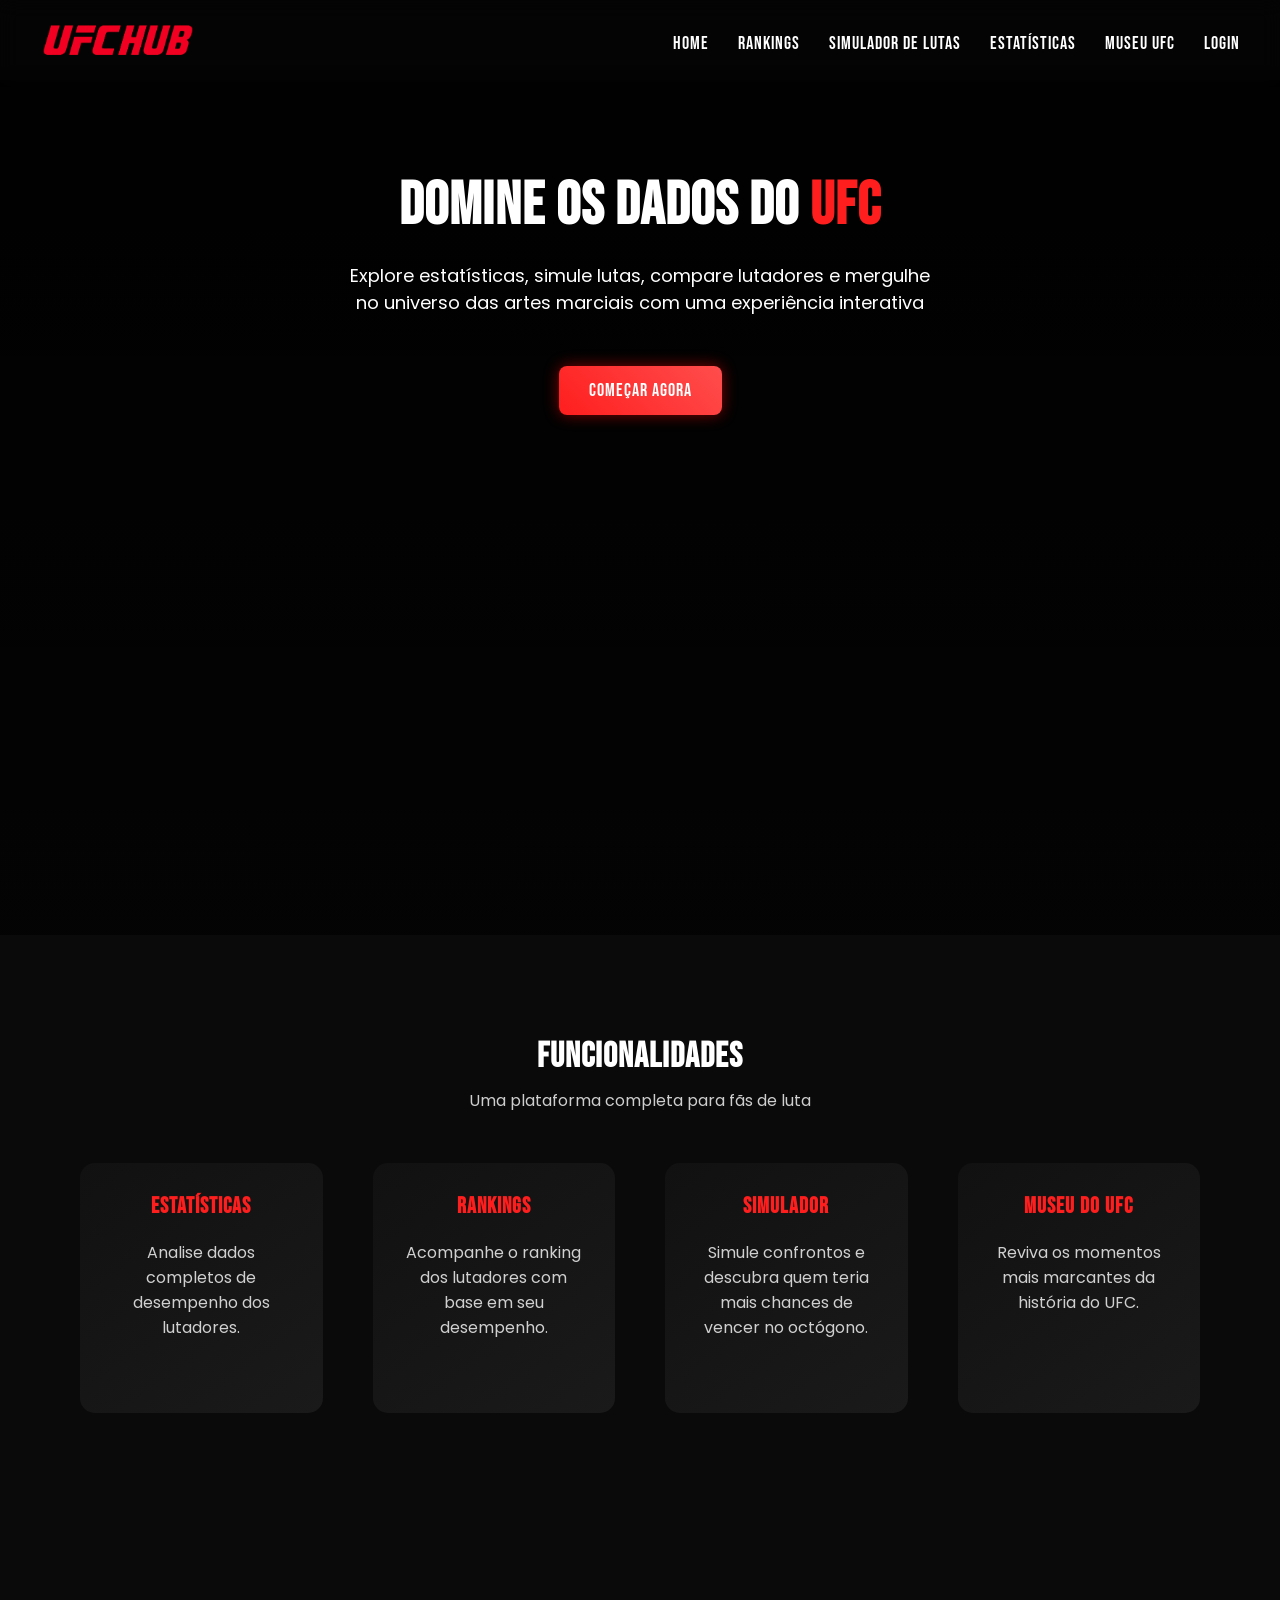
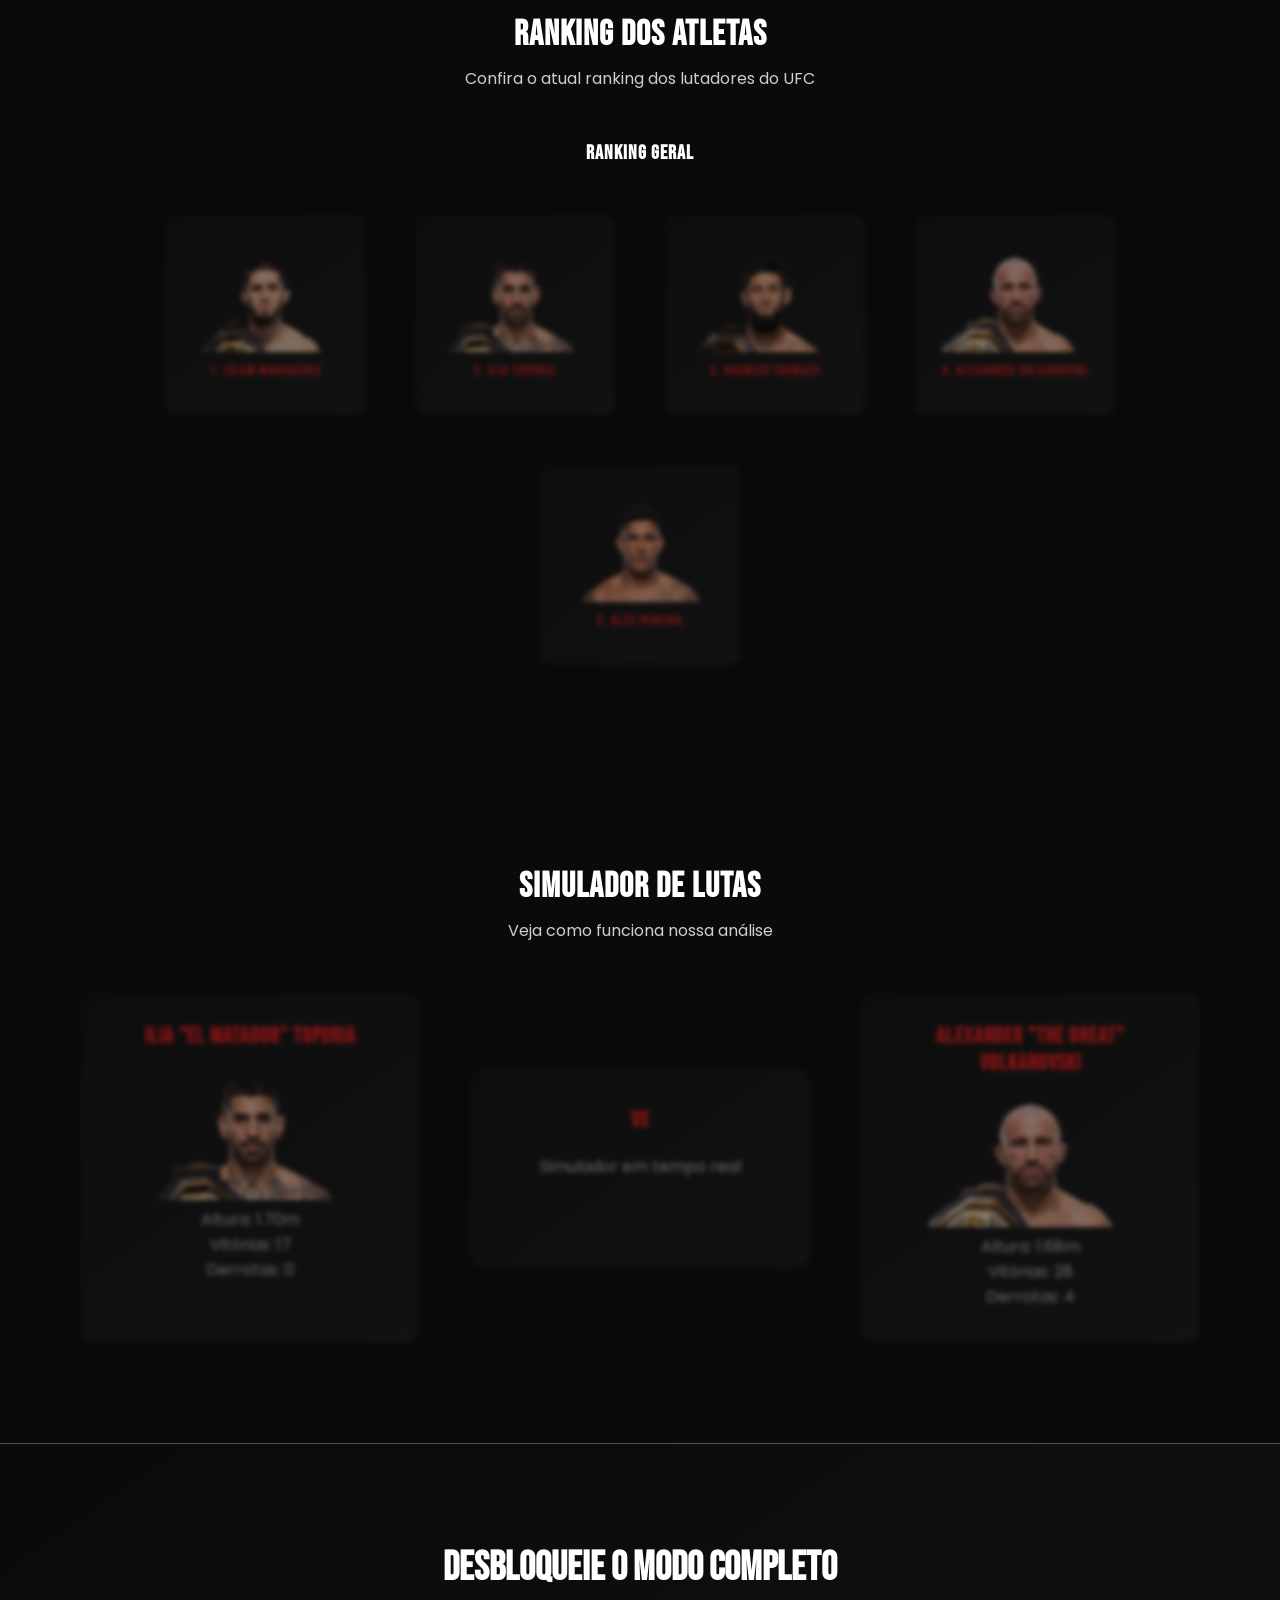
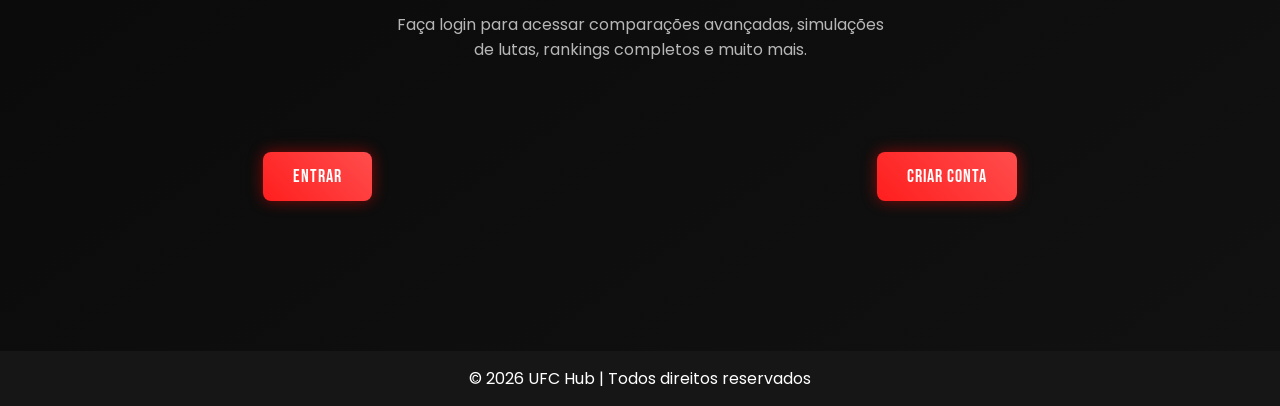
==== index.html @ f419ea1f "Primeira versão da home page" ====
<!DOCTYPE html>
<html lang="pt-br">

<head>
    <meta charset="UTF-8">
    <meta name="viewport" content="width=device-width, initial-scale=1.0">
    <title>UFC Zone</title>
    <link rel="stylesheet" href="css/style.css">
    <link href="https://fonts.googleapis.com/css2?family=Bebas+Neue&display=swap" rel="stylesheet">
</head>

<body>
    <header class="header">
        <a href="#">
            <img src="assets/ufchub-logo.png" class="logo">
        </a>
        <nav>
            <a href="#">Home</a>
            <a href="#">Rankings</a>
            <a href="#">Simulador de Lutas</a>
            <a href="#">Estatísticas</a>
            <a href="#">Museu UFC</a>
            <a href="#">Login</a>
        </nav>
    </header>
    <main>
        <section class="banner">
            <div class="banner-content">
                <h1>Domine os dados do <span>UFC</span></h1>
                <p>Explore estatísticas, simule lutas, compare lutadores e mergulhe no universo das artes marciais com
                    uma experiência interativa</p>
                <button class="btn">Começar agora</button>
            </div>
        </section>
        <section class="section features">
            <h2>Funcionalidades</h2>
            <p>Uma plataforma completa para fãs de luta</p>
            <div class="cards">
                <div class="card">
                    <h3>Estatísticas</h3>
                    <p>Analise dados completos de desempenho dos lutadores.</p>
                </div>
                <div class="card">
                    <h3>Rankings</h3>
                    <p>Acompanhe o ranking dos lutadores com base em seu desempenho.</p>
                </div>
                <div class="card">
                    <h3>Simulador</h3>
                    <p>Simule confrontos e descubra quem teria mais chances de vencer no octógono.</p>
                </div>
                <div class="card">
                    <h3>Museu do UFC</h3>
                    <p>Reviva os momentos mais marcantes da história do UFC.</p>
                </div>
            </div>
        </section>
        <section class="section ranking">
            <h2>Ranking dos atletas</h2>
            <p>Confira o atual ranking dos lutadores do UFC</p>
            <h3>Ranking Geral</h3>
            <div class="list locked">
                <ul>
                    <li>
                        <img src="assets/foto-makhachev.avif" alt="Foto Makhachev">
                        <span>1. Islam Makhachev</span>
                    </li>
                    <li>
                        <img src="assets/foto-topuria.avif" alt="Foto Topuria">
                        <span>2. Ilia Topuria</span>
                    </li>
                    <li>
                        <img src="assets/foto-chimaev.avif" alt="Foto Chimaev">
                        <span>3. Khamzat Chimaev</span>
                    </li>
                    <li>
                        <img src="assets/foto-volkanovski.avif" alt="Foto Volkanovski">
                        <span>4. Alexander Volkanovski</span>
                    </li>
                    <li>
                        <img src="assets/foto-poatan.avif" alt="Foto Poatan">
                        <span>5. Alex Pereira</span>
                    </li>
                </ul>
            </div>
        </section>
        <section class="section comparison">
            <h2>Simulador de lutas</h2>
            <p>Veja como funciona nossa análise</p>

            <div class="cards locked">
                <div class="card">
                    <h3>Ilia "El Matador" Topuria</h3>
                    <img src="assets/foto-topuria.avif" alt="Perfil Topuria">
                    <p>Altura: 1.70m<br>Vitórias: 17<br>Derrotas: 0</p>
                </div>
                <div class="card vs-card">
                    <h3>VS</h3>
                    <p>Simulador em tempo real</p>
                </div>
                <div class="card">
                    <h3>Alexander "The Great" Volkanovski</h3>
                    <img src="assets/foto-volkanovski.avif" alt="Perfil Volkanovski">
                    <p>Altura: 1.68m<br>Vitórias: 28<br>Derrotas: 4</p>
                </div>
            </div>
        </section>
        <section class="cta">
            <h2>Desbloqueie o modo completo</h2>
            <p>
                Faça login para acessar comparações avançadas, simulações de lutas,
                rankings completos e muito mais.
            </p>

            <div class="cta-buttons">
                <button class="btn">Entrar</button>
                <button class="btn">Criar Conta</button>
            </div>
        </section>
    </main>
    <footer class="footer">
        <p>© 2026 UFC Hub | Todos direitos reservados</p>
    </footer>
</body>

</html>
---- css/style.css ----
@import url('https://fonts.googleapis.com/css2?family=Poppins:wght@300;400;600&display=swap');

* {
    margin: 0;
    padding: 0;
    box-sizing: border-box;
    font-family: 'Poppins', sans-serif;
}

body {
    background-color: #0a0a0a;
    padding-top: 80px;
}

.header {
    position: fixed;
    top: 0;
    left: 0;
    width: 100%;
    display: flex;
    justify-content: space-between;
    padding: 20px 40px;
    background: rgba(0, 0, 0, 0.564);
    backdrop-filter: blur(10px);
}

.header h1 {
    font-family: 'Bebas Neue', sans-serif;
    letter-spacing: 1px;
    font-size: 40px;
    color: #ff1e1e;
}

.header .logo {
    height: 40px;
    transition: 0.3s;
    cursor: pointer;
}

.logo:hover {
    transform: scale(1.1);
}

.header nav {
    align-self: center;
}

.header nav a {
    font-family: 'Bebas Neue', sans-serif;
    letter-spacing: 1px;
    font-size: 18px;
    color: white;
    text-decoration: none;
    margin-left: 25px;
}

.header nav a:hover {
    color: #ff1e1e;
    transition: 0.3s;
}

.banner {
    display: flex;
    justify-content: center;
    background: linear-gradient(rgba(0, 0, 0, 0.945), rgba(0, 0, 0, 0.65)),
    url(assets/banner.jpg);
    background-position: center;
    background-size: cover;
    height: 95vh;
    padding: 60px;
}

.banner-content h1 {
    color: white;
    font-weight: bold;
    font-size: 60px;
    text-align: center;
    margin-top: 30px;
    margin-bottom: 20px;
    font-family: 'Bebas Neue', sans-serif;
    letter-spacing: 1px;
}

.banner-content span {
    font-family: 'Bebas Neue', sans-serif;
    letter-spacing: 1px;
    color: #ff1e1e;
}

.banner-content p {
    color: rgb(255, 255, 255);
    font-size: 18px;
    text-align: center;
    max-width: 600px;
    margin: auto;
}

.btn {
    display: block;
    margin: 50px auto;
    cursor: pointer;
    padding: 14px 30px;
    border-radius: 8px;
    color: white;
    border: none;
    background: linear-gradient(45deg, #ff1e1e, #ff4d4d);
    font-size: 16px;
    box-shadow: 0 0 15px rgba(255, 0, 0, 0.492);
    transition: 0.3s;
    font-family: 'Bebas Neue', sans-serif;
    letter-spacing: 1px;
    font-size: 18px;
}

.btn:hover {
    transform: scale(1.05);
    box-shadow: 0 0 25px rgba(255, 0, 0, 0.7);
}

.section {
    padding: 100px 80px;
    text-align: center;
}

.section h2 {
    color: white;
    font-size: 35px;
    margin-bottom: 10px;
    font-family: 'Bebas Neue', sans-serif;
    letter-spacing: 1px;
}

.section p {
    color: rgba(255, 255, 255, 0.8);
    margin-bottom: 50px;
}

.cards {
    display: flex;
    justify-content: center;
    align-items: center;
    gap: 50px;
}

.cards p {
    color: rgba(255, 255, 255, 0.8);
}

.card {
    padding: 30px;
    width: 250px;
    height: 250px;
    background: linear-gradient(145deg, #111, #1a1a1a);
    border-radius: 15px;
    transition: 0.3s;
}

.card h3 {
    color: #ff1e1e;
    margin-bottom: 20px;
    font-family: 'Bebas Neue', sans-serif;
    letter-spacing: 1px;
    font-size: 22px;
}
.ranking h3 {
    font-family: 'Bebas Neue', sans-serif;
    letter-spacing: 1px;
    font-size: 20px;
    color: white;
    margin-bottom: 50px;
}

.ranking li {
    color: white;
}

.list ul {
    display: flex;
    justify-content: center;
    gap: 50px;
    list-style: none;
    flex-wrap: wrap;
}

.list li {
    display: flex;
    flex-direction: column;
    align-items: center;
    justify-content: center;
    background: linear-gradient(145deg, #111, #1a1a1a);
    padding: 15px;
    border-radius: 10px;
    width: 200px;
    height: 200px;
    transition: 0.3s;
}

.list li img {
    width: 150px;
    height: 100px;
    margin-bottom: 10px;
}

.list li span {
    font-family: 'Bebas Neue', sans-serif;
    letter-spacing: 1px;
    text-align: center;
    font-size: 14px;
    color: #ff1e1e;
}

.list li:hover {
    transform: translateY(-10px);
    box-shadow: 0 0 25px rgba(255,0,0,0.3);
}

.comparison .card {
    height: 350px;
    width: 350px;
}

.comparison .vs-card {
    display: flex;
    flex-direction: column;
    justify-content: center;
    align-items: center;
    height: 200px;
}

.card:hover {
    transform: translateY(-10px);
    box-shadow: 0 0 25px rgba(255,0,0,0.3);
}

.locked {
    filter: blur(2.5px);
    opacity: 0.5;
}

.cta {
    padding: 100px 20px;
    text-align: center;
    background: linear-gradient(145deg, #0a0a0a, #111);
    border-top: 1px solid rgba(255, 255, 255, 0.277);
}

.cta h2 {
    font-family: 'Bebas Neue', sans-serif;
    font-size: 40px;
    color: white;
    margin-bottom: 20px;
}

.cta p {
    max-width: 500px;
    margin: auto;
    color: rgba(255,255,255,0.7);
    margin-bottom: 40px;
}

.cta-buttons {
    display: flex;
    justify-content: center;
    gap: 20px;
    flex-wrap: wrap;
}

.footer {
    text-align: center;
    background-color: #161616;
    color: white;
    padding: 15px;
}
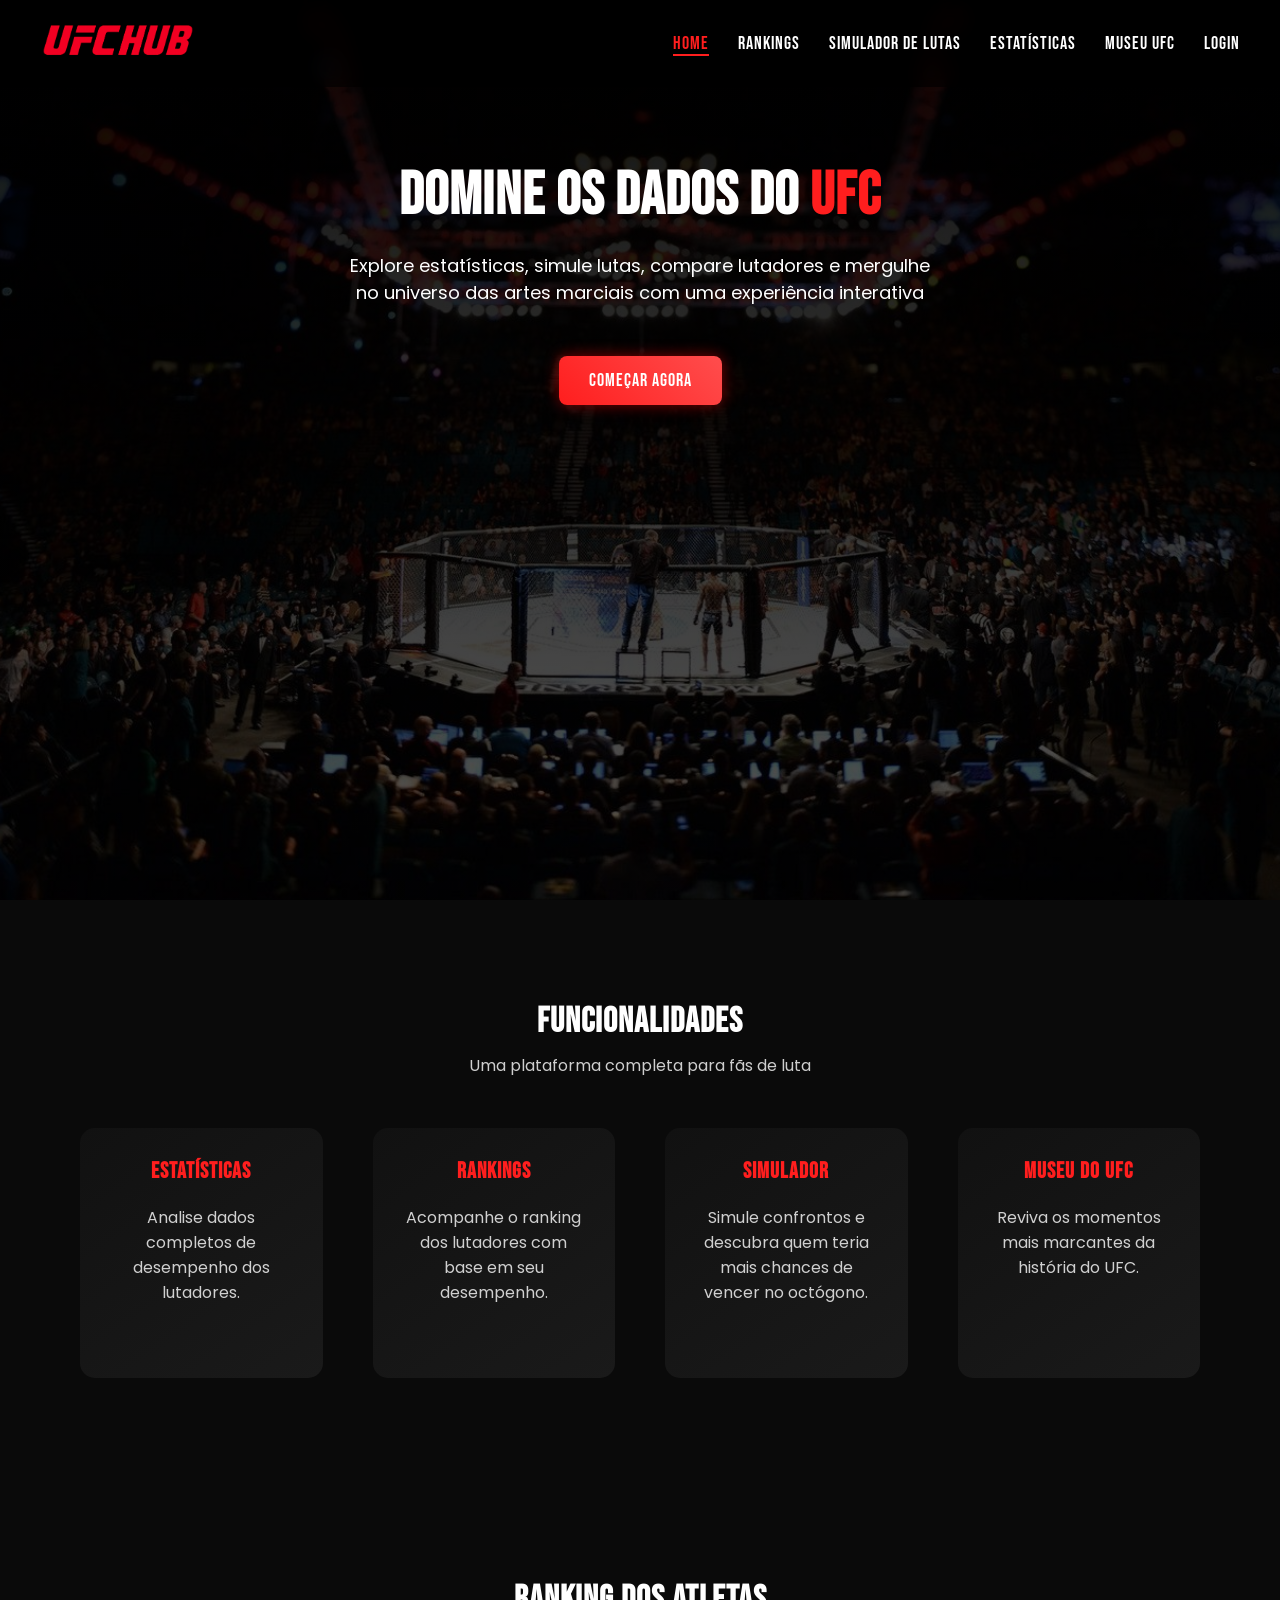
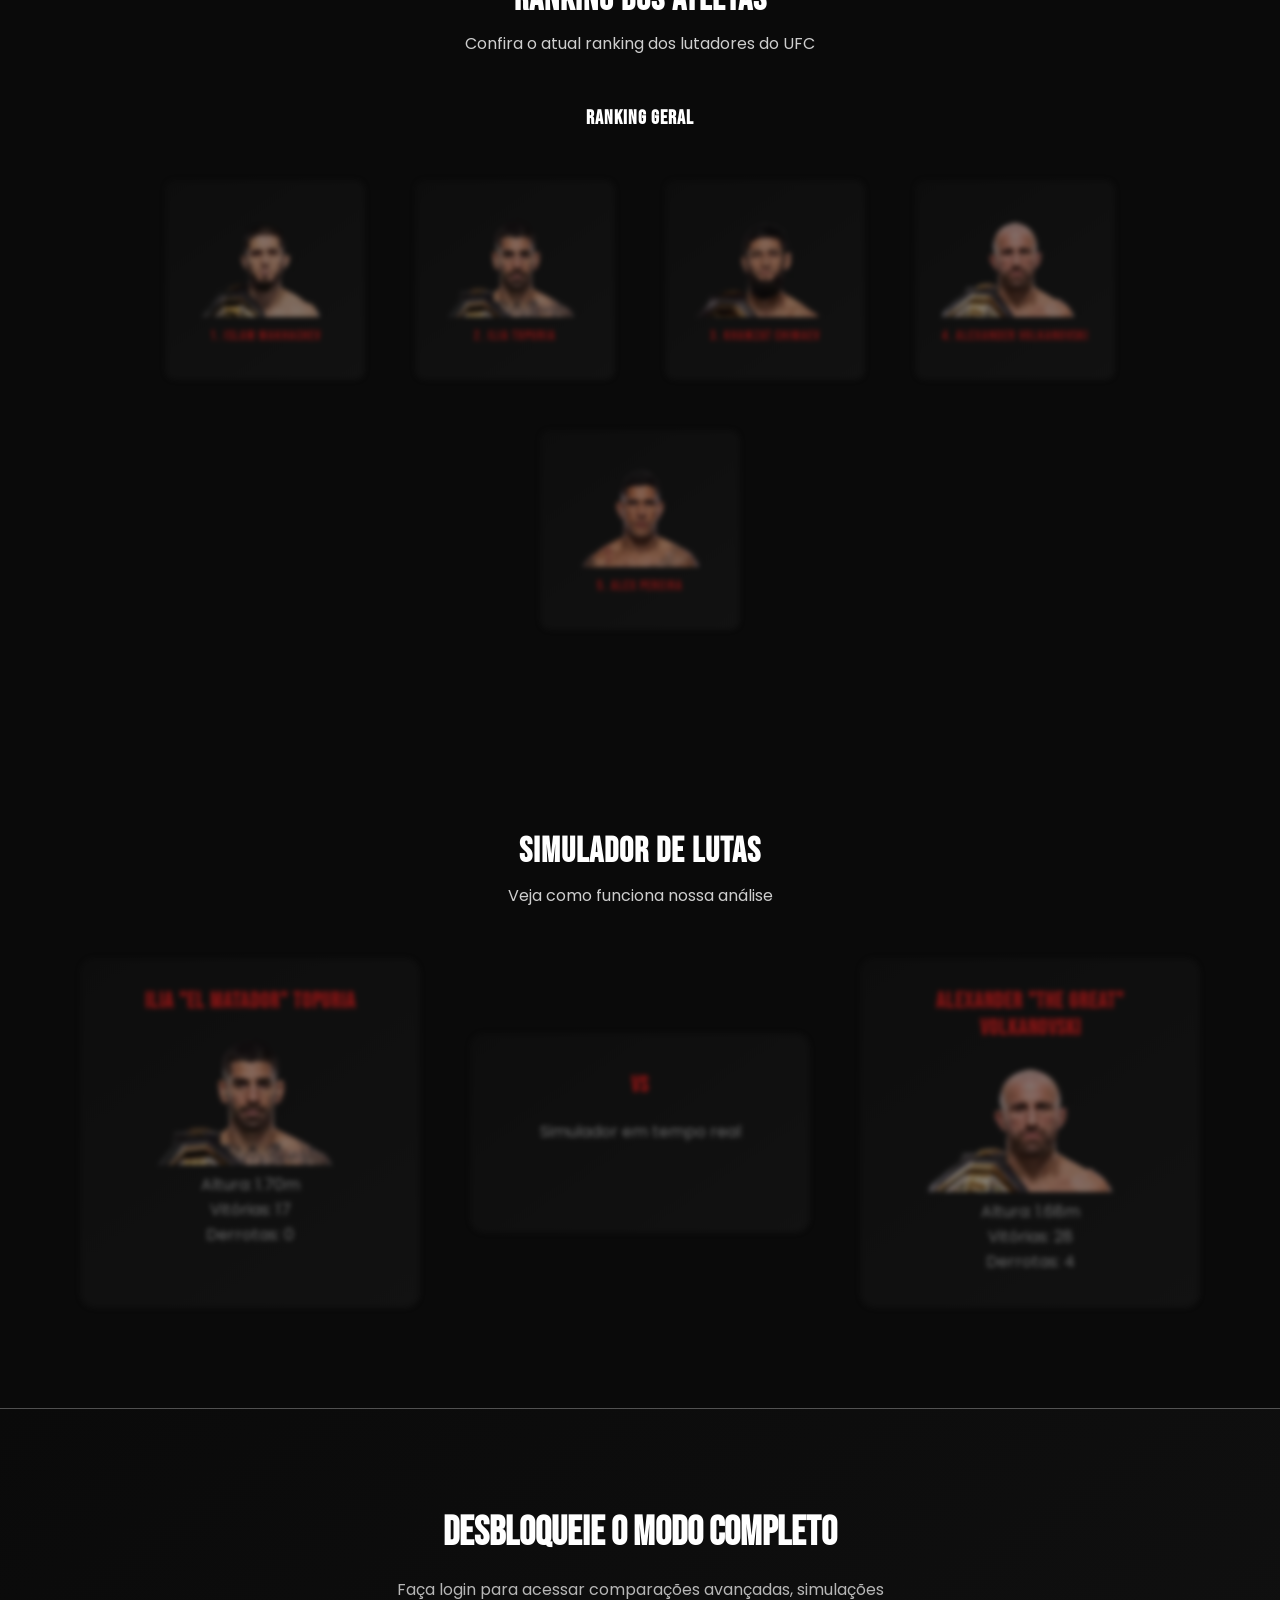
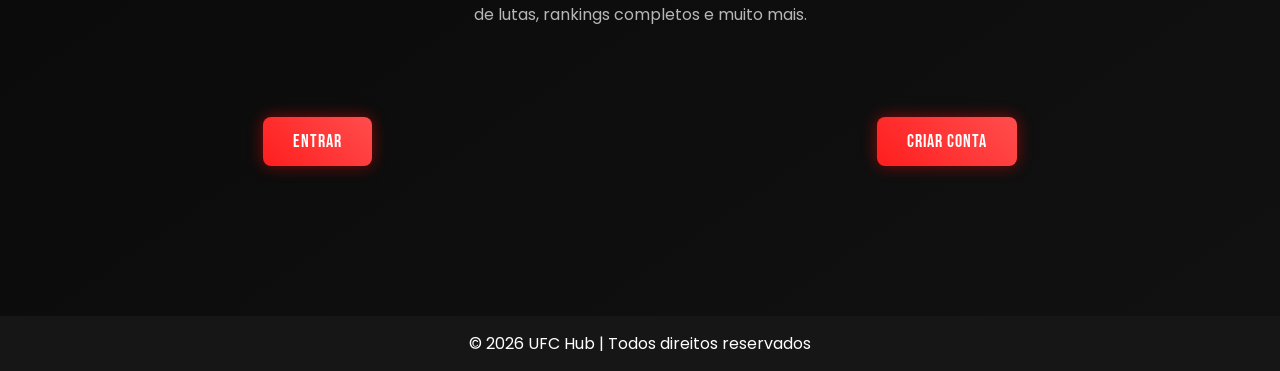
==== commit 42767ff9: "Implementação das Telas de Login e Cadastro" ====
--- a/index.html
+++ b/index.html
@@ -15,12 +15,12 @@
             <img src="assets/ufchub-logo.png" class="logo">
         </a>
         <nav>
-            <a href="#">Home</a>
+            <a href="#"><span class="active">Home</span></a>
             <a href="#">Rankings</a>
             <a href="#">Simulador de Lutas</a>
             <a href="#">Estatísticas</a>
             <a href="#">Museu UFC</a>
-            <a href="#">Login</a>
+            <a href="login.html">Login</a>
         </nav>
     </header>
     <main>
@@ -112,7 +112,7 @@
             </p>
 
             <div class="cta-buttons">
-                <button class="btn">Entrar</button>
+                <button class="btn" onclick="irParaLogin()">Entrar</button>
                 <button class="btn">Criar Conta</button>
             </div>
         </section>
@@ -122,4 +122,9 @@
     </footer>
 </body>
 
-</html>+</html>
+<script>
+    function irParaLogin() {
+        window.location.href = "login.html";
+    }
+</script>
--- a/css/style.css
+++ b/css/style.css
@@ -9,13 +9,11 @@
 
 body {
     background-color: #0a0a0a;
-    padding-top: 80px;
-}
-
+}
+/* HEADER */
 .header {
     position: fixed;
     top: 0;
-    left: 0;
     width: 100%;
     display: flex;
     justify-content: space-between;
@@ -24,13 +22,6 @@
     backdrop-filter: blur(10px);
 }
 
-.header h1 {
-    font-family: 'Bebas Neue', sans-serif;
-    letter-spacing: 1px;
-    font-size: 40px;
-    color: #ff1e1e;
-}
-
 .header .logo {
     height: 40px;
     transition: 0.3s;
@@ -54,19 +45,27 @@
     margin-left: 25px;
 }
 
+.active {
+    font-family: 'Bebas Neue', sans-serif;
+    letter-spacing: 1px;
+    color: #ff1e1e;
+    border-bottom: 2px solid #ff1e1e;
+}
+
 .header nav a:hover {
     color: #ff1e1e;
     transition: 0.3s;
 }
 
+/* HOME */
 .banner {
     display: flex;
     justify-content: center;
     background: linear-gradient(rgba(0, 0, 0, 0.945), rgba(0, 0, 0, 0.65)),
-    url(assets/banner.jpg);
+    url(../assets/banner.jpg);
     background-position: center;
     background-size: cover;
-    height: 95vh;
+    height: 100vh;
     padding: 60px;
 }
 
@@ -75,7 +74,7 @@
     font-weight: bold;
     font-size: 60px;
     text-align: center;
-    margin-top: 30px;
+    margin-top: 100px;
     margin-bottom: 20px;
     font-family: 'Bebas Neue', sans-serif;
     letter-spacing: 1px;
@@ -265,6 +264,77 @@
     flex-wrap: wrap;
 }
 
+/* TELA DE LOGIN */
+
+.login-page {
+    min-height: 100vh;
+    padding: 120px 20px 40px; /* espaço pro header */
+    background: linear-gradient(rgba(0, 0, 0, 0.771), rgba(0, 0, 0, 0.771)),
+    url('../assets/octogono.jpg');
+    background-size: cover;
+    background-position: center;
+    display: flex;
+    justify-content: center;
+    align-items: center;
+}
+
+.login-container {
+    background: rgba(0,0,0,0.7);
+    max-width: 350px;
+    width: 90%;
+    padding: 40px;
+    border-radius: 15px;
+    text-align: center;
+}
+
+.login-container h2 {
+    font-family: 'Bebas Neue', sans-serif;
+    letter-spacing: 1px;
+    color: white;
+    font-size: 40px;
+    margin-bottom: 10px;
+}
+
+.login-container span {
+    font-family: 'Bebas Neue', sans-serif;
+    color: #ff1e1e;
+}
+
+.login-container p {
+    color: #aaa;
+    margin-bottom: 25px;
+}
+
+.login-container input {
+    width: 100%;
+    padding: 12px;
+    margin-bottom: 15px;
+    border-radius: 8px;
+    border: none;
+    outline: none;
+    background: #1a1a1a;
+    color: white;
+}
+
+.login-container input::placeholder {
+    color: #777;
+}
+
+.login-container .btn {
+    width: 100%;
+    margin-top: 15px;
+}
+
+.register {
+    margin-top: 20px;
+    font-size: 15px;
+}
+
+.register a {
+    color: #ff1e1e;
+    text-decoration: none;
+}
+
 .footer {
     text-align: center;
     background-color: #161616;
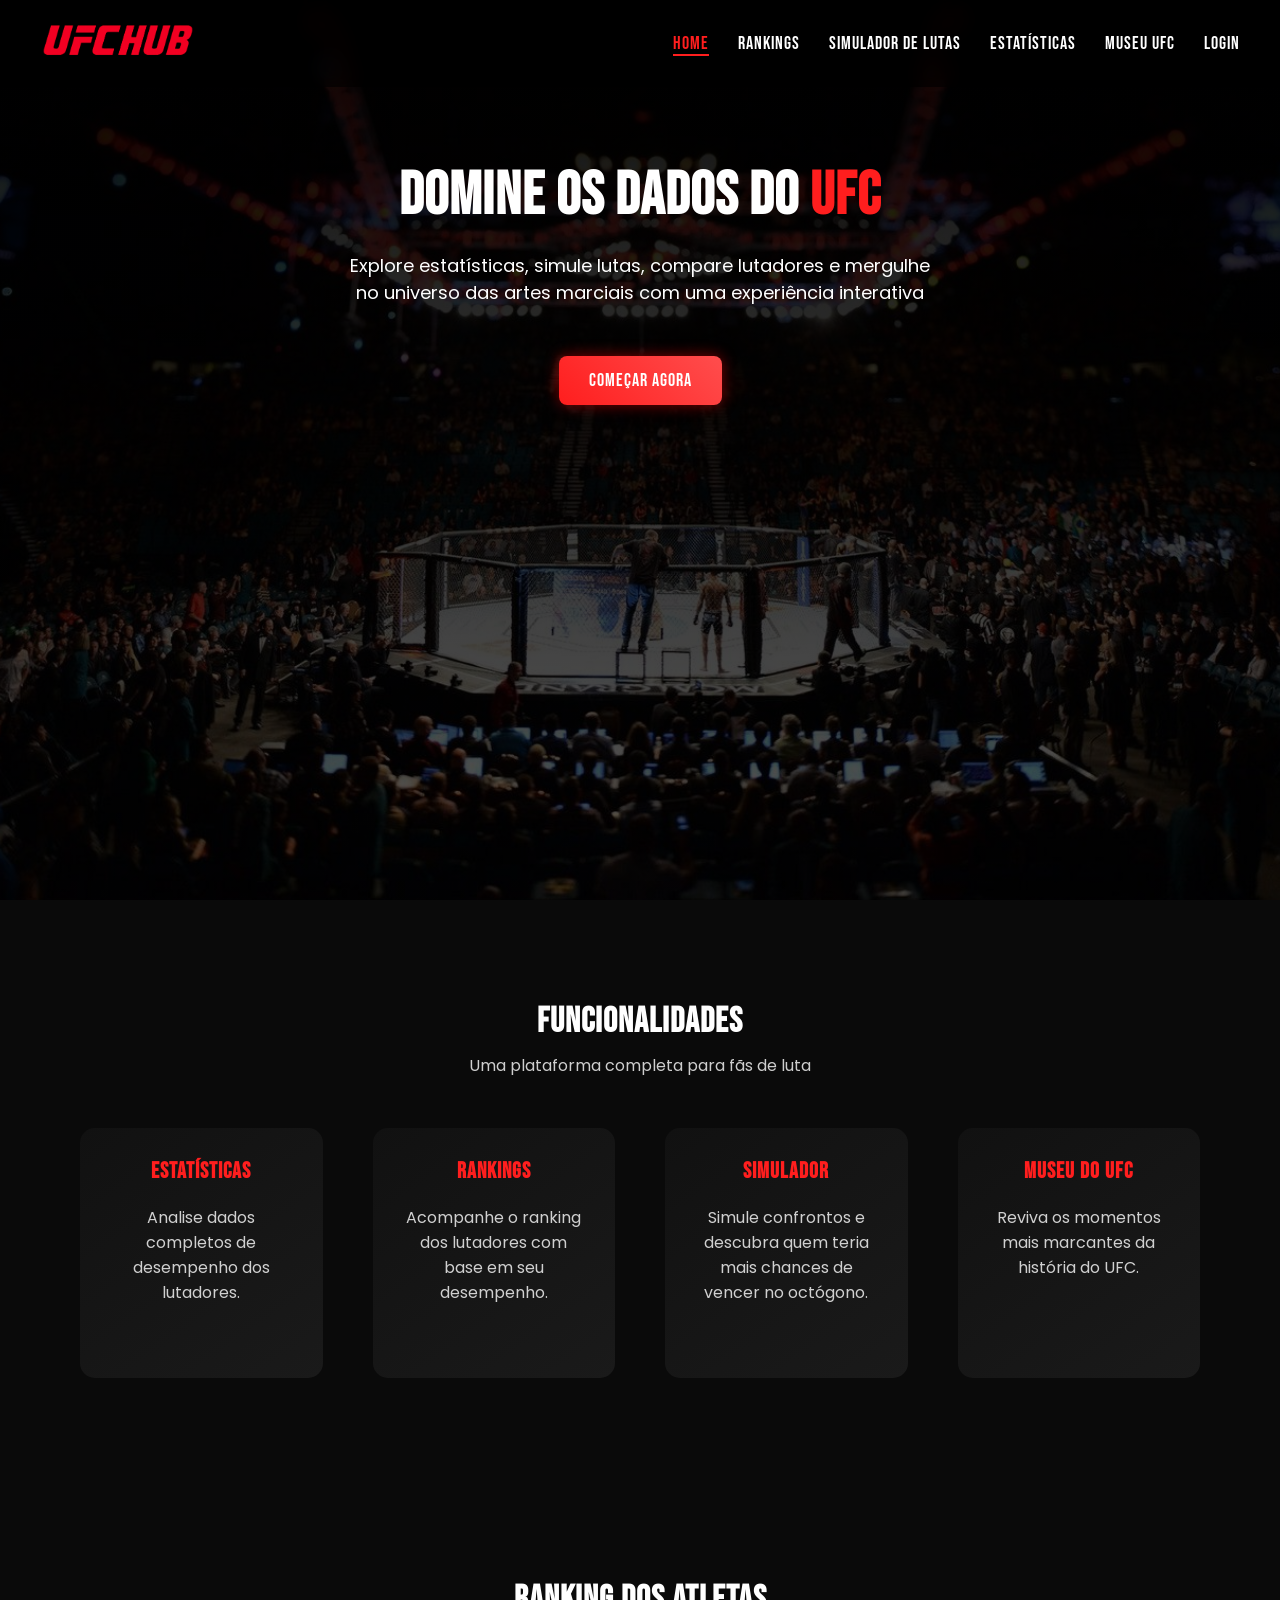
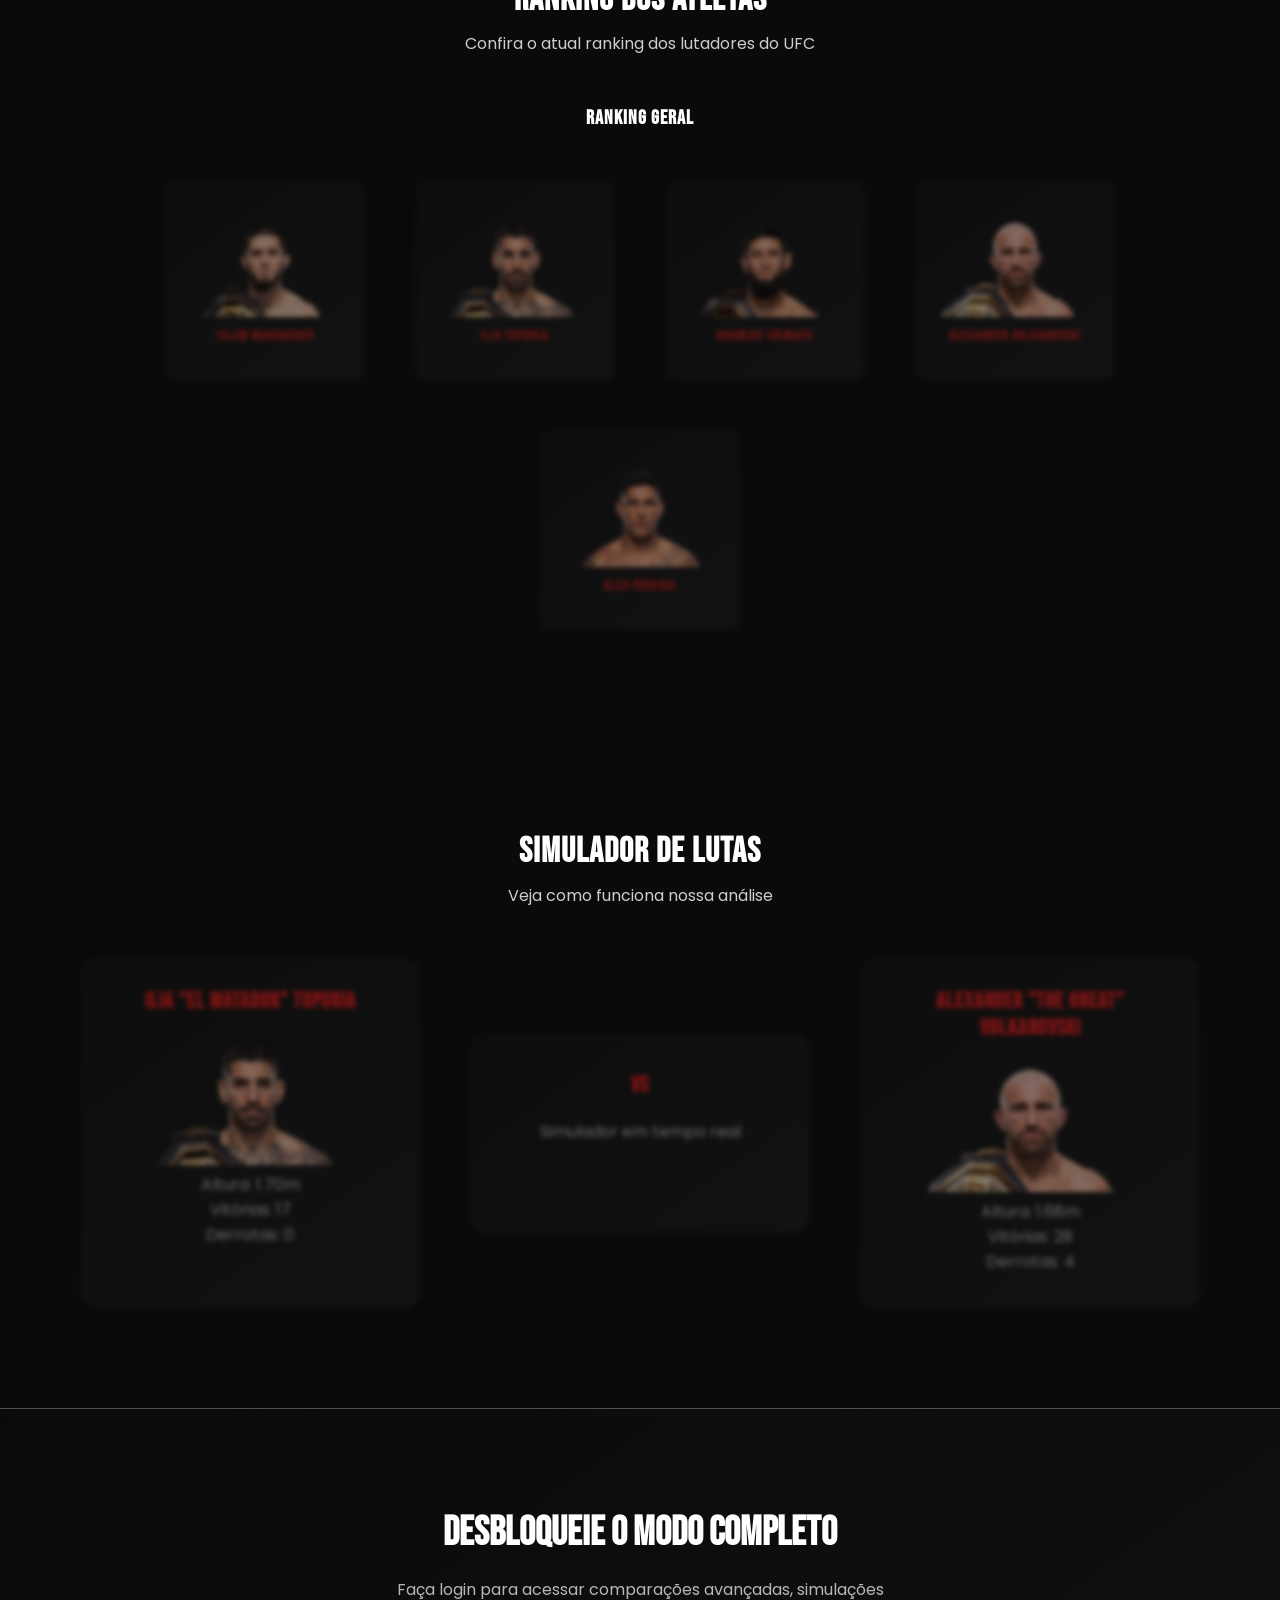
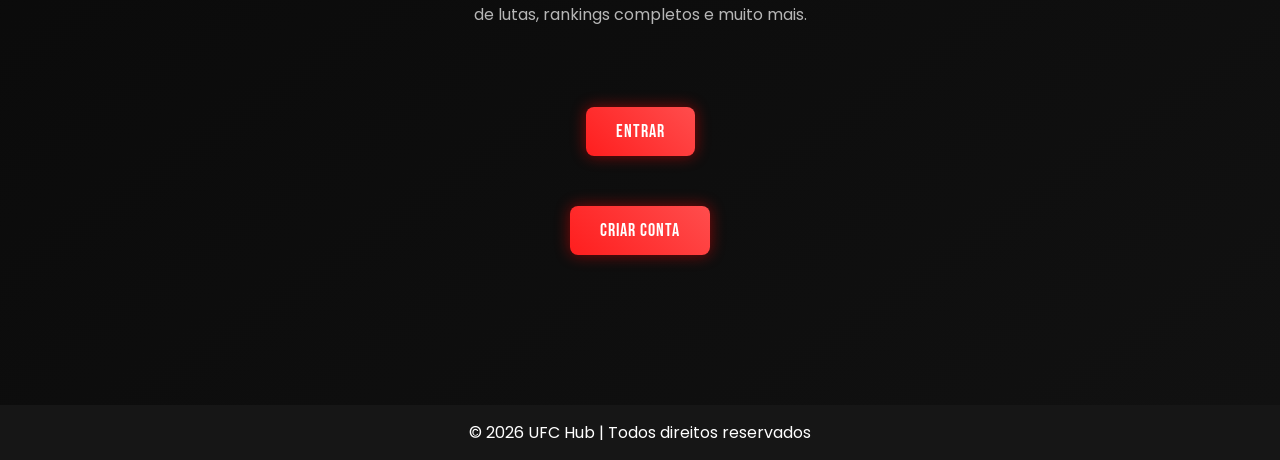
==== commit a6942f68: "Desenvolvimento da Página de Rankings e Organização do CSS" ====
--- a/index.html
+++ b/index.html
@@ -4,8 +4,11 @@
 <head>
     <meta charset="UTF-8">
     <meta name="viewport" content="width=device-width, initial-scale=1.0">
-    <title>UFC Zone</title>
-    <link rel="stylesheet" href="css/style.css">
+    <title>UFC Hub</title>
+    <link rel="stylesheet" href="css/global.css">
+    <link rel="stylesheet" href="css/header.css">
+    <link rel="stylesheet" href="css/home.css">
+    <link rel="stylesheet" href="css/footer.css">
     <link href="https://fonts.googleapis.com/css2?family=Bebas+Neue&display=swap" rel="stylesheet">
 </head>
 
@@ -16,107 +19,103 @@
         </a>
         <nav>
             <a href="#"><span class="active">Home</span></a>
-            <a href="#">Rankings</a>
+            <a href="ranking.html">Rankings</a>
             <a href="#">Simulador de Lutas</a>
             <a href="#">Estatísticas</a>
             <a href="#">Museu UFC</a>
             <a href="login.html">Login</a>
         </nav>
     </header>
-    <main>
-        <section class="banner">
-            <div class="banner-content">
-                <h1>Domine os dados do <span>UFC</span></h1>
-                <p>Explore estatísticas, simule lutas, compare lutadores e mergulhe no universo das artes marciais com
-                    uma experiência interativa</p>
-                <button class="btn">Começar agora</button>
+    <section class="banner">
+        <div class="banner-content">
+            <h1>Domine os dados do <span>UFC</span></h1>
+            <p>Explore estatísticas, simule lutas, compare lutadores e mergulhe no universo das artes marciais com
+                uma experiência interativa</p>
+            <button class="btn">Começar agora</button>
+        </div>
+    </section>
+    <section class="section features">
+        <h2>Funcionalidades</h2>
+        <p>Uma plataforma completa para fãs de luta</p>
+        <div class="cards">
+            <div class="card">
+                <h3>Estatísticas</h3>
+                <p>Analise dados completos de desempenho dos lutadores.</p>
             </div>
-        </section>
-        <section class="section features">
-            <h2>Funcionalidades</h2>
-            <p>Uma plataforma completa para fãs de luta</p>
-            <div class="cards">
-                <div class="card">
-                    <h3>Estatísticas</h3>
-                    <p>Analise dados completos de desempenho dos lutadores.</p>
-                </div>
-                <div class="card">
-                    <h3>Rankings</h3>
-                    <p>Acompanhe o ranking dos lutadores com base em seu desempenho.</p>
-                </div>
-                <div class="card">
-                    <h3>Simulador</h3>
-                    <p>Simule confrontos e descubra quem teria mais chances de vencer no octógono.</p>
-                </div>
-                <div class="card">
-                    <h3>Museu do UFC</h3>
-                    <p>Reviva os momentos mais marcantes da história do UFC.</p>
-                </div>
+            <div class="card">
+                <h3>Rankings</h3>
+                <p>Acompanhe o ranking dos lutadores com base em seu desempenho.</p>
             </div>
-        </section>
-        <section class="section ranking">
-            <h2>Ranking dos atletas</h2>
-            <p>Confira o atual ranking dos lutadores do UFC</p>
-            <h3>Ranking Geral</h3>
-            <div class="list locked">
-                <ul>
-                    <li>
-                        <img src="assets/foto-makhachev.avif" alt="Foto Makhachev">
-                        <span>1. Islam Makhachev</span>
-                    </li>
-                    <li>
-                        <img src="assets/foto-topuria.avif" alt="Foto Topuria">
-                        <span>2. Ilia Topuria</span>
-                    </li>
-                    <li>
-                        <img src="assets/foto-chimaev.avif" alt="Foto Chimaev">
-                        <span>3. Khamzat Chimaev</span>
-                    </li>
-                    <li>
-                        <img src="assets/foto-volkanovski.avif" alt="Foto Volkanovski">
-                        <span>4. Alexander Volkanovski</span>
-                    </li>
-                    <li>
-                        <img src="assets/foto-poatan.avif" alt="Foto Poatan">
-                        <span>5. Alex Pereira</span>
-                    </li>
-                </ul>
+            <div class="card">
+                <h3>Simulador</h3>
+                <p>Simule confrontos e descubra quem teria mais chances de vencer no octógono.</p>
             </div>
-        </section>
-        <section class="section comparison">
-            <h2>Simulador de lutas</h2>
-            <p>Veja como funciona nossa análise</p>
+            <div class="card">
+                <h3>Museu do UFC</h3>
+                <p>Reviva os momentos mais marcantes da história do UFC.</p>
+            </div>
+        </div>
+    </section>
+    <section class="section ranking">
+        <h2>Ranking dos atletas</h2>
+        <p>Confira o atual ranking dos lutadores do UFC</p>
+        <h3>Ranking Geral</h3>
+        <div class="list locked">
+            <ul>
+                <li>
+                    <img src="assets/foto-makhachev.avif" alt="Foto Makhachev">
+                    <span>Islam Makhachev</span>
+                </li>
+                <li>
+                    <img src="assets/foto-topuria.avif" alt="Foto Topuria">
+                    <span>Ilia Topuria</span>
+                </li>
+                <li>
+                    <img src="assets/foto-chimaev.avif" alt="Foto Chimaev">
+                    <span>Khamzat Chimaev</span>
+                </li>
+                <li>
+                    <img src="assets/foto-volkanovski.avif" alt="Foto Volkanovski">
+                    <span>Alexander Volkanovski</span>
+                </li>
+                <li>
+                    <img src="assets/foto-poatan.avif" alt="Foto Poatan">
+                    <span>Alex Pereira</span>
+                </li>
+            </ul>
+        </div>
+    </section>
+    <section class="section comparison">
+        <h2>Simulador de lutas</h2>
+        <p>Veja como funciona nossa análise</p>
 
-            <div class="cards locked">
-                <div class="card">
-                    <h3>Ilia "El Matador" Topuria</h3>
-                    <img src="assets/foto-topuria.avif" alt="Perfil Topuria">
-                    <p>Altura: 1.70m<br>Vitórias: 17<br>Derrotas: 0</p>
-                </div>
-                <div class="card vs-card">
-                    <h3>VS</h3>
-                    <p>Simulador em tempo real</p>
-                </div>
-                <div class="card">
-                    <h3>Alexander "The Great" Volkanovski</h3>
-                    <img src="assets/foto-volkanovski.avif" alt="Perfil Volkanovski">
-                    <p>Altura: 1.68m<br>Vitórias: 28<br>Derrotas: 4</p>
-                </div>
+        <div class="cards locked">
+            <div class="card">
+                <h3>Ilia "El Matador" Topuria</h3>
+                <img src="assets/foto-topuria.avif" alt="Perfil Topuria">
+                <p>Altura: 1.70m<br>Vitórias: 17<br>Derrotas: 0</p>
             </div>
-        </section>
-        <section class="cta">
-            <h2>Desbloqueie o modo completo</h2>
-            <p>
-                Faça login para acessar comparações avançadas, simulações de lutas,
-                rankings completos e muito mais.
-            </p>
+            <div class="card vs-card">
+                <h3>VS</h3>
+                <p>Simulador em tempo real</p>
+            </div>
+            <div class="card">
+                <h3>Alexander "The Great" Volkanovski</h3>
+                <img src="assets/foto-volkanovski.avif" alt="Perfil Volkanovski">
+                <p>Altura: 1.68m<br>Vitórias: 28<br>Derrotas: 4</p>
+            </div>
+        </div>
+    </section>
+    <section class="cta">
+        <h2>Desbloqueie o modo completo</h2>
+        <p>
+            Faça login para acessar comparações avançadas, simulações de lutas,
+            rankings completos e muito mais.
+        </p>
 
-            <div class="cta-buttons">
-                <button class="btn" onclick="irParaLogin()">Entrar</button>
-                <button class="btn">Criar Conta</button>
-            </div>
-        </section>
-    </main>
+        <button class="btn" onclick="irParaLogin()">Entrar</button>
+        <button class="btn">Criar Conta</button>
+    </section>
     <footer class="footer">
         <p>© 2026 UFC Hub | Todos direitos reservados</p>
     </footer>
--- a/css/global.css
+++ b/css/global.css
@@ -0,0 +1,12 @@
+@import url('https://fonts.googleapis.com/css2?family=Poppins:wght@300;400;600&display=swap');
+
+* {
+    margin: 0;
+    padding: 0;
+    box-sizing: border-box;
+    font-family: 'Poppins', sans-serif;
+}
+
+body {
+    background-color: #0a0a0a;
+}
--- a/css/header.css
+++ b/css/header.css
@@ -0,0 +1,47 @@
+@import url('https://fonts.googleapis.com/css2?family=Poppins:wght@300;400;600&display=swap');
+
+.header {
+    position: fixed;
+    top: 0;
+    width: 100%;
+    display: flex;
+    justify-content: space-between;
+    padding: 20px 40px;
+    background: rgba(0, 0, 0, 0.564);
+    backdrop-filter: blur(10px);
+}
+
+.header .logo {
+    height: 40px;
+    transition: 0.3s;
+    cursor: pointer;
+}
+
+.logo:hover {
+    transform: scale(1.1);
+}
+
+.header nav {
+    align-self: center;
+}
+
+.header nav a {
+    font-family: 'Bebas Neue', sans-serif;
+    letter-spacing: 1px;
+    font-size: 18px;
+    color: white;
+    text-decoration: none;
+    margin-left: 25px;
+}
+
+.active {
+    font-family: 'Bebas Neue', sans-serif;
+    letter-spacing: 1px;
+    color: #ff1e1e;
+    border-bottom: 2px solid #ff1e1e;
+}
+
+.header nav a:hover {
+    color: #ff1e1e;
+    transition: 0.3s;
+}
--- a/css/home.css
+++ b/css/home.css
@@ -0,0 +1,201 @@
+@import url('https://fonts.googleapis.com/css2?family=Poppins:wght@300;400;600&display=swap');
+
+.banner {
+    display: flex;
+    justify-content: center;
+    background: linear-gradient(rgba(0, 0, 0, 0.945), rgba(0, 0, 0, 0.65)),
+    url(../assets/banner.jpg);
+    background-position: center;
+    background-size: cover;
+    height: 100vh;
+    padding: 60px;
+}
+
+.banner-content h1 {
+    color: white;
+    font-weight: bold;
+    font-size: 60px;
+    text-align: center;
+    margin-top: 100px;
+    margin-bottom: 20px;
+    font-family: 'Bebas Neue', sans-serif;
+    letter-spacing: 1px;
+}
+
+.banner-content span {
+    font-family: 'Bebas Neue', sans-serif;
+    letter-spacing: 1px;
+    color: #ff1e1e;
+}
+
+.banner-content p {
+    color: rgb(255, 255, 255);
+    font-size: 18px;
+    text-align: center;
+    max-width: 600px;
+    margin: auto;
+}
+
+.btn {
+    display: block;
+    margin: 50px auto;
+    cursor: pointer;
+    padding: 14px 30px;
+    border-radius: 8px;
+    color: white;
+    border: none;
+    background: linear-gradient(45deg, #ff1e1e, #ff4d4d);
+    font-size: 16px;
+    box-shadow: 0 0 15px rgba(255, 0, 0, 0.492);
+    transition: 0.3s;
+    font-family: 'Bebas Neue', sans-serif;
+    letter-spacing: 1px;
+    font-size: 18px;
+}
+
+.btn:hover {
+    transform: scale(1.05);
+    box-shadow: 0 0 25px rgba(255, 0, 0, 0.7);
+}
+
+.section {
+    padding: 100px 80px;
+    text-align: center;
+}
+
+.section h2 {
+    color: white;
+    font-size: 35px;
+    margin-bottom: 10px;
+    font-family: 'Bebas Neue', sans-serif;
+    letter-spacing: 1px;
+}
+
+.section p {
+    color: rgba(255, 255, 255, 0.8);
+    margin-bottom: 50px;
+}
+
+.cards {
+    display: flex;
+    justify-content: center;
+    align-items: center;
+    gap: 50px;
+}
+
+.cards p {
+    color: rgba(255, 255, 255, 0.8);
+}
+
+.card {
+    padding: 30px;
+    width: 250px;
+    height: 250px;
+    background: linear-gradient(145deg, #111, #1a1a1a);
+    border-radius: 15px;
+    transition: 0.3s;
+}
+
+.card h3 {
+    color: #ff1e1e;
+    margin-bottom: 20px;
+    font-family: 'Bebas Neue', sans-serif;
+    letter-spacing: 1px;
+    font-size: 22px;
+}
+
+.ranking h3 {
+    font-family: 'Bebas Neue', sans-serif;
+    letter-spacing: 1px;
+    font-size: 20px;
+    color: white;
+    margin-bottom: 50px;
+}
+
+.ranking li {
+    color: white;
+}
+
+.list ul {
+    display: flex;
+    justify-content: center;
+    gap: 50px;
+    list-style: none;
+    flex-wrap: wrap;
+}
+
+.list li {
+    display: flex;
+    flex-direction: column;
+    align-items: center;
+    justify-content: center;
+    background: linear-gradient(145deg, #111, #1a1a1a);
+    padding: 15px;
+    border-radius: 10px;
+    width: 200px;
+    height: 200px;
+    transition: 0.3s;
+}
+
+.list li img {
+    width: 150px;
+    height: 100px;
+    margin-bottom: 10px;
+}
+
+.list li span {
+    font-family: 'Bebas Neue', sans-serif;
+    letter-spacing: 1px;
+    text-align: center;
+    font-size: 14px;
+    color: #ff1e1e;
+}
+
+.list li:hover {
+    transform: translateY(-10px);
+    box-shadow: 0 0 25px rgba(255,0,0,0.3);
+}
+
+.comparison .card {
+    height: 350px;
+    width: 350px;
+}
+
+.comparison .vs-card {
+    display: flex;
+    flex-direction: column;
+    justify-content: center;
+    align-items: center;
+    height: 200px;
+}
+
+.card:hover {
+    transform: translateY(-10px);
+    box-shadow: 0 0 25px rgba(255,0,0,0.3);
+}
+
+.locked {
+    filter: blur(2.5px);
+    opacity: 0.5;
+}
+
+.cta {
+    padding: 100px 20px;
+    text-align: center;
+    background: linear-gradient(145deg, #0a0a0a, #111);
+    border-top: 1px solid rgba(255, 255, 255, 0.277);
+}
+
+.cta h2 {
+    font-family: 'Bebas Neue', sans-serif;
+    font-size: 40px;
+    color: white;
+    margin-bottom: 20px;
+}
+
+.cta p {
+    max-width: 500px;
+    margin: auto;
+    color: rgba(255,255,255,0.7);
+    margin-bottom: 80px;
+}
--- a/css/footer.css
+++ b/css/footer.css
@@ -0,0 +1,6 @@
+.footer {
+    text-align: center;
+    background-color: #161616;
+    color: white;
+    padding: 15px;
+}
